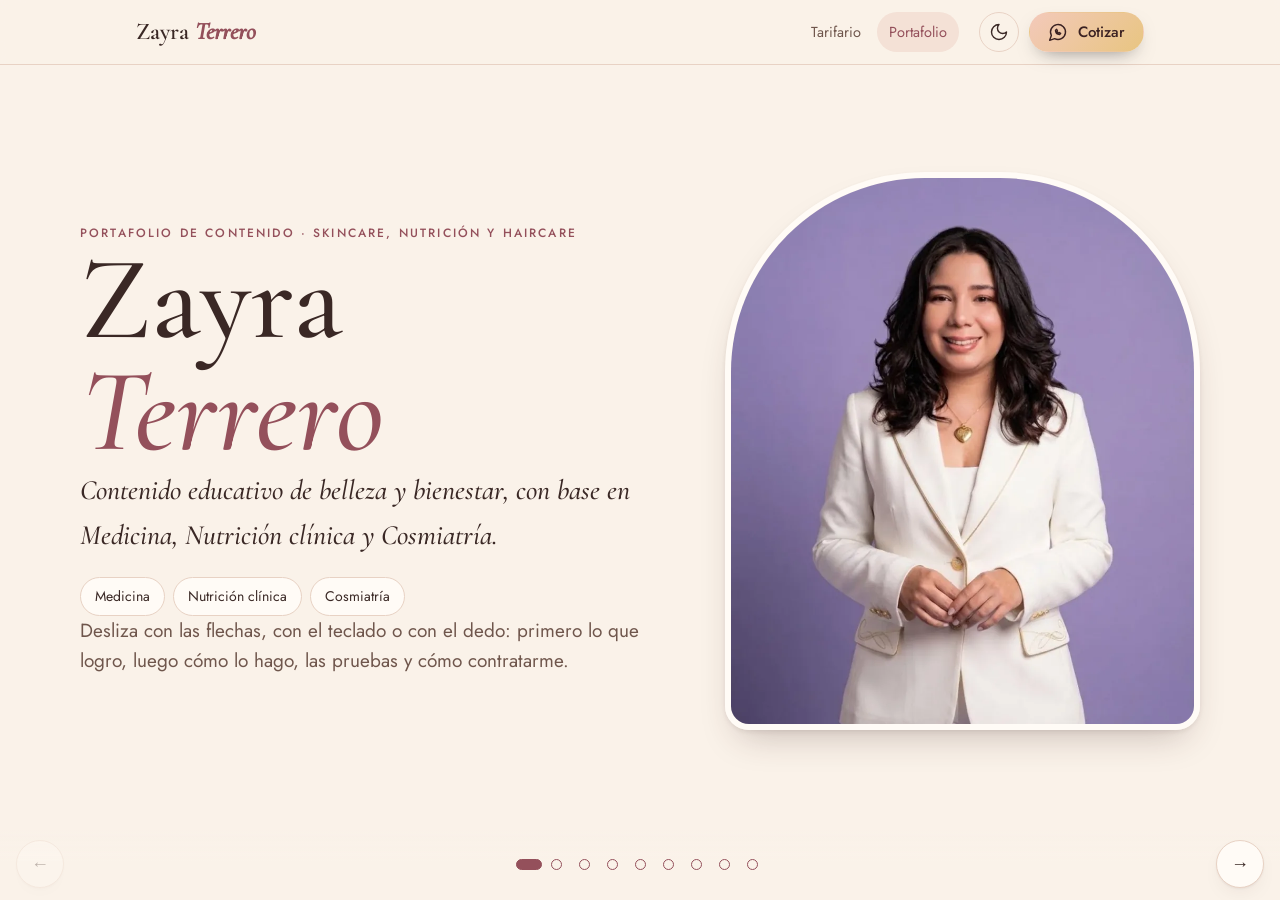
==== portafolio.html @ cabbd22b "portafolio" ====
<!doctype html>
<html lang="es"><head><meta charset="utf-8"><meta name="viewport" content="width=device-width,initial-scale=1,viewport-fit=cover">
<title>Portafolio · Zayra Terrero</title>
<meta name="description" content="Portafolio de Zayra Terrero: resultados en Instagram, audiencia y videos de skincare, nutrición y haircare con criterio clínico.">
<meta name="theme-color" content="#3A2122">
<meta property="og:type" content="website"><meta property="og:locale" content="es_DO"><meta property="og:site_name" content="Zayra Terrero"><meta property="og:title" content="Portafolio · Zayra Terrero"><meta property="og:description" content="Resultados reales, audiencia y videos de skincare, nutrición y haircare con criterio clínico.">
<meta property="og:url" content="https://zayravttavarez-cpu.github.io/tarifario-influencer/portafolio.html">
<meta property="og:image" content="https://zayravttavarez-cpu.github.io/tarifario-influencer/img/og-zayra.jpg"><meta property="og:image:width" content="1200"><meta property="og:image:height" content="630">
<meta name="twitter:card" content="summary_large_image">
<link rel="canonical" href="https://zayravttavarez-cpu.github.io/tarifario-influencer/portafolio.html">
<meta http-equiv="Content-Security-Policy" content="default-src 'self'; script-src 'self'; style-src 'self'; img-src 'self' data:; media-src 'self'; font-src 'self'; object-src 'none'; base-uri 'self'; form-action 'none'">
<meta name="referrer" content="strict-origin-when-cross-origin">
<link rel="icon" href="data:image/svg+xml,%3Csvg xmlns='http://www.w3.org/2000/svg' viewBox='0 0 64 64'%3E%3Ccircle cx='32' cy='32' r='32' fill='%2394505B'/%3E%3Ctext x='32' y='43' font-family='Georgia,serif' font-size='34' font-style='italic' text-anchor='middle' fill='%23FBF1E6'%3EZ%3C/text%3E%3C/svg%3E">
<link rel="preload" href="fonts/cormorant-garamond-600-normal.woff2" as="font" type="font/woff2" crossorigin>
<link rel="preload" href="fonts/jost-400-normal.woff2" as="font" type="font/woff2" crossorigin>
<script src="theme-init.js"></script>
<link rel="stylesheet" href="styles.css"><link rel="stylesheet" href="portafolio.css"></head>
<body class="deck">
<svg class="sprite" width="0" height="0" aria-hidden="true" focusable="false"><defs>
<symbol id="i-wa" viewBox="0 0 24 24"><path d="M7.9 20A9 9 0 104 16.1L2 22z"/><path d="M9 10c0 3 2 5 5 5l1.2-1.4-2-1-.8.7a3 3 0 01-1.7-1.7l.7-.8-1-2z"/></symbol>
<symbol id="i-moon" viewBox="0 0 24 24"><path d="M12 3a6 6 0 009 9 9 9 0 11-9-9z"/></symbol>
<symbol id="i-sun" viewBox="0 0 24 24"><circle cx="12" cy="12" r="4"/><path d="M12 2v2M12 20v2M4.93 4.93l1.41 1.41M17.66 17.66l1.41 1.41M2 12h2M20 12h2M6.34 17.66l-1.41 1.41M19.07 4.93l-1.41 1.41"/></symbol>
<symbol id="i-menu" viewBox="0 0 24 24"><path d="M4 6h16M4 12h16M4 18h16"/></symbol>
<symbol id="i-close" viewBox="0 0 24 24"><path d="M18 6 6 18M6 6l12 12"/></symbol>
<symbol id="i-copy" viewBox="0 0 24 24"><rect x="9" y="9" width="13" height="13" rx="2"/><path d="M5 15H4a2 2 0 01-2-2V4a2 2 0 012-2h9a2 2 0 012 2v1"/></symbol>
</defs></svg>
<a class="skip" href="#main">Saltar al contenido</a>

<nav class="nav" aria-label="Principal"><div class="wrap nav-in">
<a class="brand" href="index.html">Zayra <em>Terrero</em></a>
<div class="links" id="links"><a href="index.html">Tarifario</a><a href="portafolio.html" aria-current="page">Portafolio</a></div>
<div class="nav-act"><button class="theme" type="button" aria-label="Cambiar entre modo claro y oscuro"><svg class="ico t-moon" aria-hidden="true"><use href="#i-moon"/></svg><svg class="ico t-sun" aria-hidden="true"><use href="#i-sun"/></svg></button><a class="btn btn-sm" href="https://wa.me/18298492470?text=Hola%20Zayra%2C%20quiero%20cotizar%20contenido%20para%20mi%20marca." target="_blank" rel="noopener"><svg class="ico" aria-hidden="true"><use href="#i-wa"/></svg><span>Cotizar</span></a><button class="burger" type="button" aria-label="Abrir menú" aria-expanded="false" aria-controls="links"><svg class="ico b-open" aria-hidden="true"><use href="#i-menu"/></svg><svg class="ico b-close" aria-hidden="true"><use href="#i-close"/></svg></button></div>
</div></nav>

<main class="stage" id="main"><div class="track" id="track">

<section class="slide" data-name="inicio" aria-label="Inicio"><div class="wrap cover">
  <div>
    <p class="kicker">Portafolio de contenido · Skincare, Nutrición y Haircare</p>
    <h1 class="name">Zayra <em>Terrero</em></h1>
    <p class="role">Contenido educativo de belleza y bienestar, con base en Medicina, Nutrición clínica y Cosmiatría.</p>
    <div class="chips"><span class="chip">Medicina</span><span class="chip">Nutrición clínica</span><span class="chip">Cosmiatría</span></div>
    <p class="lead">Desliza con las flechas, con el teclado o con el dedo: primero lo que logro, luego cómo lo hago, las pruebas y cómo contratarme.</p>
  </div>
  <picture><source srcset="img/zayra-retrato.webp" type="image/webp"><img class="cover-img" src="img/zayra-retrato.jpg" width="880" height="1183" alt="Retrato de Zayra Terrero con blazer blanco sobre fondo lila"></picture>
</div></section>

<section class="slide" data-name="logros" aria-label="Lo que logro"><div class="wrap">
  <p class="kicker">Lo que logro</p>
  <h2>Un alcance que llega a <em>gente nueva</em></h2>
  <div class="metrics" id="metrics">
    <div class="metric"><div class="odo" data-v="365K"></div><p class="lab">visualizaciones de todo el contenido</p></div>
    <div class="metric"><div class="odo" data-v="323K"></div><p class="lab">de esas visualizaciones vienen de Reels</p></div>
    <div class="metric"><div class="odo" data-v="90.7%"></div><p class="lab">de las vistas son de personas que aún no me seguían</p></div>
    <div class="metric"><div class="odo" data-stat="followers" data-v="7,378"></div><p class="lab">seguidores en Instagram</p></div>
    <div class="metric"><div class="odo" data-v="+3,047"></div><p class="lab">seguidores netos en 30 días</p></div>
    <div class="metric"><div class="odo" data-v="148,289"></div><p class="lab">espectadores únicos</p></div>
  </div>
  <p class="note">Fuente: estadísticas de Instagram (Insights), últimos 30 días, del 11 de octubre al 9 de noviembre de 2026. Mis series educativas generan cientos de compartidos por video.</p>
</div></section>

<section class="slide" data-name="audiencia" aria-label="Audiencia"><div class="wrap">
  <p class="kicker">Lo que logro · Quién me ve</p>
  <h2>Una audiencia adulta que <em>busca respuestas</em></h2>
  <div class="split">
    <div><h3>Edad: 89% entre 25 y 54 años</h3><div class="bars" id="age"></div></div>
    <div><h3>Género</h3><div class="bars" id="geo"></div>
    <p class="note">Porcentajes de las estadísticas de Instagram del mismo período (11 de octubre al 9 de noviembre de 2026).</p></div>
  </div>
</div></section>

<section class="slide" data-name="metodo" aria-label="Cómo lo hago"><div class="wrap">
  <p class="kicker">Cómo lo hago</p>
  <h2>Explico el <em>porqué</em> antes de recomendar</h2>
  <div class="method">
    <div class="mstep"><h3>Educo con criterio clínico</h3><p>Hablo de ingredientes y de lo que hacen en la piel y el cabello: ácido salicílico, vitamina C, SPF, colágeno.</p></div>
    <div class="mstep"><h3>Pruebo y muestro el producto</h3><p>Muestro los frascos, el proceso y el resultado final, con el tiempo real que toma.</p></div>
    <div class="mstep"><h3>Soy honesta con cada caso</h3><p>No todo sirve para todas las personas. Digo para quién funciona y para quién no.</p><p class="quote">“Cada cabello es un mundo.”</p></div>
  </div>
</div></section>

<section class="slide" data-name="skincare" aria-label="Pruebas: Skincare"><div class="wrap">
  <p class="kicker">Pruebas · Skincare</p>
  <h2>Piel, acné y <em>tratamientos</em></h2>
  <div class="niche" id="f-skincare"></div>
</div></section>

<section class="slide" data-name="nutricion" aria-label="Pruebas: Nutrición"><div class="wrap">
  <p class="kicker">Pruebas · Nutrición</p>
  <h2>Salud <em>desde adentro</em></h2>
  <div class="niche" id="f-nutricion"></div>
</div></section>

<section class="slide" data-name="haircare" aria-label="Pruebas: Haircare"><div class="wrap">
  <p class="kicker">Pruebas · Haircare</p>
  <h2>Cabello sano, <em>paso a paso</em></h2>
  <div class="niche" id="f-haircare"></div>
</div></section>

<section class="slide" data-name="capturas" aria-label="Pruebas: capturas"><div class="wrap">
  <p class="kicker">Pruebas · Capturas reales</p>
  <h2>Los números, <em>tal como salen de Instagram</em></h2>
  <p class="lead">Capturas de la app, del 11 de octubre al 9 de noviembre. Toca una para verla en grande.</p>
  <div class="shots" id="shots"></div>
</div></section>

<section class="slide" data-name="contacto" aria-label="Cómo contratarme"><div class="wrap hire">
  <div>
    <p class="kicker">Cómo contratarme</p>
    <h2>Hablemos de tu <em>marca</em></h2>
    <p class="lead">Escríbeme por WhatsApp, Instagram o correo y cuéntame qué producto o servicio quieres dar a conocer. Te respondo con una propuesta de contenido.</p>
    <div class="actions"><a class="btn" href="https://wa.me/18298492470?text=Hola%20Zayra%2C%20quiero%20cotizar%20contenido%20para%20mi%20marca." target="_blank" rel="noopener"><svg class="ico" aria-hidden="true"><use href="#i-wa"/></svg><span>Escríbeme por WhatsApp</span></a><a class="btn btn-line" href="index.html#tarifas"><span>Ver tarifas</span></a></div>
  </div>
  <div class="hire-card">
    <p class="lab2">Instagram</p>
    <div class="row"><span class="val">@zayraterrero</span><button class="mini" data-copy="@zayraterrero" type="button">Copiar</button><a class="mini" href="https://www.instagram.com/zayraterrero/" target="_blank" rel="noopener">Abrir perfil</a></div>
    <div class="row"><span class="val">@Skin_carebyzay</span><button class="mini" data-copy="@Skin_carebyzay" type="button">Copiar</button><a class="mini" href="https://www.instagram.com/Skin_carebyzay/" target="_blank" rel="noopener">Abrir perfil</a></div>
    <p class="lab2 gap">Correo</p>
    <div class="row"><span class="val">Zayravttavarez@gmail.com</span><button class="mini" data-copy="Zayravttavarez@gmail.com" type="button">Copiar</button><a class="mini" href="mailto:Zayravttavarez@gmail.com">Escribir</a></div>
    <p class="lab2 gap">WhatsApp</p>
    <div class="row"><span class="val">829-849-2470</span><button class="mini" data-copy="829-849-2470" type="button">Copiar</button></div>
    <p class="note" id="copied" aria-live="polite">&nbsp;</p>
  </div>
</div></section>

</div></main>

<nav class="bottom" aria-label="Navegación del portafolio">
  <button class="arrow" id="prev" type="button" aria-label="Anterior">←</button>
  <div class="dots" id="dots"></div>
  <button class="arrow" id="next" type="button" aria-label="Siguiente">→</button>
</nav>

<div class="modal" id="modal" role="dialog" aria-modal="true" aria-label="Vista ampliada" hidden><button class="close" id="close" type="button" aria-label="Cerrar">×</button><div class="mbody" id="mbody"></div></div>

<script src="script.js" defer></script>
<script src="portafolio.js" defer></script>
</body></html>
---- styles.css ----
@font-face{font-family:'Cormorant Garamond';font-weight:500;font-style:normal;font-display:swap;src:url('fonts/cormorant-garamond-500-normal.woff2') format('woff2')}
@font-face{font-family:'Cormorant Garamond';font-weight:600;font-style:normal;font-display:swap;src:url('fonts/cormorant-garamond-600-normal.woff2') format('woff2')}
@font-face{font-family:'Cormorant Garamond';font-weight:500;font-style:italic;font-display:swap;src:url('fonts/cormorant-garamond-500-italic.woff2') format('woff2')}
@font-face{font-family:'Jost';font-weight:400;font-style:normal;font-display:swap;src:url('fonts/jost-400-normal.woff2') format('woff2')}
@font-face{font-family:'Jost';font-weight:500;font-style:normal;font-display:swap;src:url('fonts/jost-500-normal.woff2') format('woff2')}
:root{--bg:#FAF2E9;--surface:#FFFBF6;--ink:#3A2825;--muted:#6F564C;--accent:#94505B;--deep:#3F2425;--soft:#F4E1D6;--line:#E8D2C4;--gold:#7A5A15;--gold-bg:#F5E6C4;--on-deep:#FBF1E6;--shadow:0 1px 2px rgba(63,36,37,.06),0 8px 24px -12px rgba(63,36,37,.18);--shadow-up:0 2px 4px rgba(63,36,37,.08),0 18px 36px -14px rgba(63,36,37,.28);--nav-h:64px;--ease:cubic-bezier(.22,.8,.3,1)}
@media (prefers-color-scheme: dark){:root:not([data-theme="light"]){--bg:#1B1211;--surface:#271917;--ink:#F6E9DE;--muted:#C4A99C;--accent:#E3A79F;--deep:#120A0A;--soft:#3A2522;--line:#4A322D;--gold:#E3C27A;--gold-bg:#3B2E15;--on-deep:#FBF1E6;--shadow:0 1px 2px rgba(0,0,0,.3),0 8px 24px -12px rgba(0,0,0,.5);--shadow-up:0 2px 4px rgba(0,0,0,.4),0 18px 36px -14px rgba(0,0,0,.65);color-scheme:dark}}
:root[data-theme="dark"]{--bg:#1B1211;--surface:#271917;--ink:#F6E9DE;--muted:#C4A99C;--accent:#E3A79F;--deep:#120A0A;--soft:#3A2522;--line:#4A322D;--gold:#E3C27A;--gold-bg:#3B2E15;--on-deep:#FBF1E6;--shadow:0 1px 2px rgba(0,0,0,.3),0 8px 24px -12px rgba(0,0,0,.5);--shadow-up:0 2px 4px rgba(0,0,0,.4),0 18px 36px -14px rgba(0,0,0,.65);color-scheme:dark}
*{box-sizing:border-box}
html{scroll-behavior:smooth;scroll-padding-top:calc(var(--nav-h) + 12px)}
body{background:var(--bg);color:var(--ink);font-family:'Jost',system-ui,sans-serif;font-size:16px;line-height:1.6;margin:0;-webkit-print-color-adjust:exact;print-color-adjust:exact}
.wrap{max-width:1040px;margin:0 auto;padding-left:max(16px,env(safe-area-inset-left,0px));padding-right:max(16px,env(safe-area-inset-right,0px))}
h1,h2,h3,h4{font-family:'Cormorant Garamond',Georgia,serif;font-weight:600;margin:0;text-wrap:balance;line-height:1.1}
a{color:inherit}
:focus-visible{outline:2px solid var(--accent);outline-offset:3px;border-radius:6px}
.eyebrow{font-size:12px;letter-spacing:.18em;text-transform:uppercase;color:var(--accent);font-weight:500}
.ico{width:20px;height:20px;flex:none;fill:none;stroke:currentColor;stroke-width:1.7;stroke-linecap:round;stroke-linejoin:round}
.sprite{position:absolute}
.skip{position:absolute;left:-999px;top:8px;background:var(--surface);color:var(--ink);padding:8px 14px;border-radius:8px;z-index:100}
.skip:focus{left:8px}

/* Botones */
.btn{display:inline-flex;align-items:center;justify-content:center;gap:10px;min-height:48px;padding:0 24px;border-radius:999px;background:linear-gradient(135deg,#F3C9BA,#E8C581);color:#3A2122;font-weight:500;font-size:16px;text-decoration:none;border:1px solid transparent;cursor:pointer;font-family:inherit;box-shadow:0 8px 20px -10px rgba(0,0,0,.5);transition:transform .2s var(--ease),box-shadow .2s var(--ease),filter .2s}
.btn:hover{transform:translateY(-2px);filter:brightness(1.04);box-shadow:0 12px 24px -10px rgba(0,0,0,.55)}
.btn:active{transform:translateY(0)}
.btn-sm{min-height:40px;padding:0 18px;font-size:15px}
.btn-ghost{background:transparent;color:#FBF1E6;border-color:#C99690;box-shadow:none}
.btn-ghost:hover{background:rgba(255,255,255,.08);filter:none;box-shadow:none}
.btn-line{background:transparent;color:var(--accent);border-color:var(--accent);box-shadow:none;margin-top:24px}
.btn-line:hover{background:var(--accent);color:var(--surface);filter:none;box-shadow:none}
.btn-line+.btn-line{margin-left:12px}
.cta{display:flex;gap:12px;flex-wrap:wrap}

/* Navegación */
.nav{position:sticky;top:0;z-index:50;background:color-mix(in srgb,var(--bg) 88%,transparent);-webkit-backdrop-filter:saturate(1.4) blur(12px);backdrop-filter:saturate(1.4) blur(12px);border-bottom:1px solid var(--line)}
.nav-in{display:flex;align-items:center;gap:20px;height:var(--nav-h)}
.brand{font-family:'Cormorant Garamond',serif;font-size:24px;font-weight:600;text-decoration:none;white-space:nowrap}
.brand em{font-style:italic;color:var(--accent)}
.links{display:flex;gap:4px;margin-left:auto}
.links a{padding:8px 12px;border-radius:999px;font-size:14.5px;text-decoration:none;color:var(--muted);transition:color .2s,background .2s}
.links a:hover{color:var(--ink);background:var(--soft)}
.nav-act{display:flex;align-items:center;gap:10px}
.theme,.burger{width:40px;height:40px;border-radius:50%;border:1px solid var(--line);background:transparent;color:var(--ink);display:grid;place-items:center;cursor:pointer;transition:background .2s}
.theme:hover,.burger:hover{background:var(--soft)}
.burger{display:none}
.b-close{display:none}
.nav.open .b-open{display:none}
.nav.open .b-close{display:block}
.totop{position:fixed;right:max(16px,env(safe-area-inset-right,0px));bottom:max(16px,env(safe-area-inset-bottom,0px));z-index:40;width:48px;height:48px;border-radius:50%;display:grid;place-items:center;background:var(--accent);color:var(--surface);box-shadow:var(--shadow-up);opacity:0;visibility:hidden;transform:translateY(8px);transition:opacity .25s var(--ease),transform .25s var(--ease),visibility .25s}
.totop.show{opacity:1;visibility:visible;transform:none}
.totop:hover{filter:brightness(1.1)}
.t-sun{display:none}
:root[data-theme="dark"] .t-moon{display:none}
:root[data-theme="dark"] .t-sun{display:block}
@media (prefers-color-scheme: dark){:root:not([data-theme="light"]) .t-moon{display:none}:root:not([data-theme="light"]) .t-sun{display:block}}

/* Hero */
.hero{background:radial-gradient(60% 80% at 82% 60%,rgba(232,197,129,.22),transparent 70%),linear-gradient(105deg,#37201F 0%,#4B2B2D 48%,#7A514E 78%,#4A2C2E 100%);color:#FBF1E6;overflow:hidden}
.hero .wrap{display:grid;grid-template-columns:1.1fr .9fr;gap:40px;align-items:end;padding-block:64px 0}
.hero .eyebrow{color:#EFC7B8}
.hero h1{font-size:clamp(50px,8vw,92px);margin:14px 0 18px;font-weight:500}
.hero h1 em{font-style:italic;background:linear-gradient(90deg,#F3C9BA,#E8C581);-webkit-background-clip:text;background-clip:text;color:transparent}
.hero p.lead{font-size:19px;max-width:32ch;color:#F3E1D3;margin:0 0 24px}
.handles{display:flex;gap:10px;flex-wrap:wrap;margin:0 0 28px;padding:0;list-style:none}
.handles li{border:1px solid #C99690;border-radius:999px;padding:6px 16px;font-size:14px;color:#FBF1E6}
.vig{display:flex;align-items:center;gap:8px;margin:0;font-size:14px;color:var(--muted)}
.vig .ico{width:18px;height:18px;color:var(--accent)}
.vig b{font-weight:500;color:var(--ink)}
.hero .vig{margin:-12px 0 24px;color:#EFC7B8}
.hero .vig .ico{color:#E8C581}
.hero .vig b{color:#FBF1E6}
.hero .cta{margin-bottom:56px}
.portrait{position:relative;justify-self:end;width:100%;max-width:440px}
.portrait:before{content:"";position:absolute;inset:-14px -14px 0;border:1px solid rgba(232,197,129,.5);border-radius:240px 240px 0 0;border-bottom:0}
.portrait img{position:relative;display:block;width:100%;height:auto;border-radius:220px 220px 0 0;aspect-ratio:4/5;object-fit:cover;object-position:top;box-shadow:0 30px 60px -24px rgba(0,0,0,.6)}

/* Secciones */
section{padding-block:80px}
section.tight{padding-top:0}
section.alt{background:var(--surface);border-block:1px solid var(--line)}
.sec-head{display:grid;gap:10px;margin-bottom:32px;max-width:62ch}
.sec-head h2{font-size:clamp(34px,5vw,50px)}
.sec-head p{color:var(--muted);margin:0}

/* Cifras */
.stats{display:grid;grid-template-columns:repeat(3,1fr);gap:16px;margin-top:8px}
.stats div{background:var(--surface);border:1px solid var(--line);border-radius:18px;padding:24px 20px;box-shadow:var(--shadow)}
.stats div.hl{background:linear-gradient(135deg,var(--soft),var(--surface));border-color:var(--accent)}
.stats b{display:block;font-family:'Cormorant Garamond',serif;font-size:clamp(40px,5vw,56px);font-weight:600;color:var(--accent);line-height:1;font-variant-numeric:lining-nums tabular-nums;margin-bottom:6px}
.stats span{font-size:14px;color:var(--muted)}
.src{font-size:13px;color:var(--muted);margin-top:16px}

/* Sobre mí */
.about{display:grid;grid-template-columns:1fr 1fr;gap:56px;align-items:center}
.about-img{position:relative;max-width:440px}
.about-img:before{content:"";position:absolute;inset:18px -18px -18px 18px;border-radius:22px;background:var(--soft);z-index:0}
.about-img img{position:relative;z-index:1;width:100%;height:auto;border-radius:20px;display:block;aspect-ratio:4/5;object-fit:cover;object-position:top;box-shadow:var(--shadow-up)}
.about h2{font-size:clamp(34px,4.8vw,50px);margin:10px 0 0}
.about ul{padding:0;margin:22px 0 0;list-style:none;display:grid;gap:16px}
.about li{display:grid;grid-template-columns:40px 1fr;gap:14px;align-items:start}
.li-ico{width:40px;height:40px;padding:9px;border-radius:12px;background:var(--soft);color:var(--accent)}

/* Tarifas */
.tier{position:sticky;top:var(--nav-h);z-index:20;display:flex;align-items:center;gap:16px;flex-wrap:wrap;padding:12px 0;margin-bottom:12px;background:color-mix(in srgb,var(--surface) 92%,transparent);-webkit-backdrop-filter:blur(8px);backdrop-filter:blur(8px)}
.seg{display:inline-flex;padding:4px;border-radius:999px;background:var(--soft);border:1px solid var(--line)}
.seg button{min-height:40px;padding:0 20px;border:0;border-radius:999px;background:transparent;color:var(--muted);font:500 15px 'Jost',sans-serif;cursor:pointer;transition:background .2s,color .2s}
.seg button[aria-pressed="true"]{background:var(--accent);color:var(--surface)}
.tier-note{margin:0;font-size:14px;color:var(--muted)}
[data-tier="e"] .t-b,[data-tier="b"] .t-e{display:none}
.cards{display:grid;grid-template-columns:repeat(3,1fr);gap:16px}
.cards.c4{grid-template-columns:repeat(4,1fr)}
.card{position:relative;display:flex;flex-direction:column;gap:6px;background:var(--bg);border:1px solid var(--line);border-radius:18px;padding:22px 20px;box-shadow:var(--shadow);transition:transform .25s var(--ease),box-shadow .25s var(--ease),border-color .25s}
.card:hover{transform:translateY(-4px);box-shadow:var(--shadow-up);border-color:var(--accent)}
.card h4{font-size:24px}
.card .desc{margin:0;font-size:14px;color:var(--muted)}
.card .per{margin:0;font-size:13.5px;color:var(--muted)}
.card .save{color:var(--gold);font-weight:500}
.card .price{margin:auto 0 0;padding-top:10px;font-family:'Cormorant Garamond',serif;font-size:46px;font-weight:600;line-height:1;color:var(--ink);font-variant-numeric:lining-nums tabular-nums}
[data-tier="b"] .card .price{color:var(--gold)}
.card .price.one{margin:0;padding:0 0 6px;color:var(--accent);font-size:38px}
.card.canje .eyebrow{margin:0}
.card.canje h4{font-size:21px}
.card.featured{border-color:var(--accent);background:linear-gradient(160deg,var(--soft),var(--bg) 70%);box-shadow:var(--shadow-up)}
.badge{position:absolute;top:-12px;left:20px;background:var(--accent);color:var(--surface);font-size:12px;letter-spacing:.08em;text-transform:uppercase;font-weight:500;padding:3px 12px;border-radius:999px}
.incl{font-size:13.5px;color:var(--muted);margin:14px 0 0;max-width:72ch}
h3.sub{font-size:28px;margin:44px 0 18px}

/* Tablas (licencias, extras) */
.two{display:grid;grid-template-columns:1.2fr 1fr;gap:28px;align-items:start}
.tbl{overflow-x:auto;background:var(--surface);border:1px solid var(--line);border-radius:16px;box-shadow:var(--shadow)}
table{border-collapse:collapse;width:100%}
thead th{font-size:12px;letter-spacing:.12em;text-transform:uppercase;color:var(--muted);text-align:left;padding:14px 18px;border-bottom:1px solid var(--line);font-weight:500}
thead th.n,td.n{text-align:right}
tbody th{text-align:left;font-weight:500;padding:14px 18px;vertical-align:top}
tbody th span{display:block;font-size:13px;font-weight:400;color:var(--muted)}
td{padding:14px 18px;vertical-align:top}
tbody tr+tr>*{border-top:1px solid var(--line)}
tbody tr{transition:background .2s}
tbody tr:hover{background:var(--soft)}
td.n{font-family:'Cormorant Garamond',serif;font-size:26px;font-weight:600;color:var(--accent);font-variant-numeric:lining-nums tabular-nums;white-space:nowrap;line-height:1.2}
.callout{background:var(--gold-bg);border-radius:14px;padding:16px 20px;margin-top:18px;font-size:15px;border-left:4px solid var(--gold)}

/* Canje */
.rules{display:grid;grid-template-columns:repeat(3,1fr);gap:20px;margin-top:28px}
.rule{border-top:2px solid var(--accent);padding-top:14px}
.rule-ico{color:var(--accent);margin-bottom:6px;width:26px;height:26px}
.rule h4{margin:0 0 4px;font-size:22px}
.rule p{margin:0;font-size:14.5px;color:var(--muted)}

/* Cláusulas */
.clauses{max-width:820px;display:grid;gap:10px}
details{background:var(--surface);border:1px solid var(--line);border-radius:14px;transition:border-color .2s}
details[open]{border-color:var(--accent)}
summary{display:flex;align-items:center;gap:14px;padding:14px 18px;cursor:pointer;list-style:none;min-height:56px}
summary::-webkit-details-marker{display:none}
summary h3{font-size:22px;flex:1}
.num{width:32px;height:32px;border-radius:50%;background:var(--soft);color:var(--accent);display:grid;place-items:center;font-weight:500;font-size:14px;flex:none}
.chev{color:var(--muted);transition:transform .25s var(--ease)}
details[open] .chev{transform:rotate(180deg)}
details p{margin:0;padding:0 18px 18px 64px;font-size:15px;color:var(--muted)}
.fine{font-size:13px;color:var(--muted);max-width:70ch;margin-top:28px}

/* Pasos */
.steps{display:grid;grid-template-columns:repeat(5,1fr);gap:14px;margin:0;padding:0;list-style:none;counter-reset:s}
.steps li{counter-increment:s;position:relative;background:var(--bg);border:1px solid var(--line);border-radius:16px;padding:18px 16px;box-shadow:var(--shadow)}
.steps li:after{content:counter(s);position:absolute;top:12px;right:16px;font-family:'Cormorant Garamond',serif;font-size:44px;font-weight:600;color:var(--accent);opacity:.85;line-height:1;font-variant-numeric:lining-nums}
.step-ico{width:36px;height:36px;padding:8px;border-radius:50%;background:var(--soft);color:var(--accent);margin-bottom:10px}
.steps b{display:block}
.steps span{font-size:14px;color:var(--muted)}

/* Contacto */
.contact{background:radial-gradient(60% 90% at 85% 50%,rgba(232,197,129,.2),transparent 70%),linear-gradient(105deg,#34201F 0%,#4B2B2D 50%,#6E4845 80%,#2F1B1C 100%);color:#FBF1E6;padding-block:64px}
.contact .wrap{display:grid;grid-template-columns:1.2fr 1fr;gap:36px;align-items:center}
.contact h2{font-size:clamp(34px,5vw,52px);font-weight:500}
.contact p{margin:10px 0 24px;color:#F3E1D3}
.channels{list-style:none;margin:0;padding:0;display:grid;gap:10px}
.channels a{display:flex;align-items:center;gap:14px;padding:12px 16px;border-radius:14px;border:1px solid rgba(201,150,144,.5);text-decoration:none;font-size:16px;overflow-wrap:anywhere;transition:background .2s,border-color .2s}
.channels a:hover{background:rgba(255,255,255,.08);border-color:#E8C581}
.channels small{display:block;font-size:11px;letter-spacing:.16em;text-transform:uppercase;color:#EFC7B8}

/* Animación de entrada */
.js .reveal{opacity:0;transform:translateY(16px);transition:opacity .6s var(--ease),transform .6s var(--ease)}
.js .reveal.in{opacity:1;transform:none}

@media (max-width:900px){.cards.c4{grid-template-columns:repeat(2,1fr)}.steps{grid-template-columns:repeat(3,1fr)}}
@media (max-width:1020px){.nav-act{margin-left:auto}.burger{display:grid}.links{display:none;position:absolute;top:var(--nav-h);left:0;right:0;flex-direction:column;gap:2px;margin:0;padding:8px max(16px,env(safe-area-inset-left,0px)) 14px;background:var(--bg);border-bottom:1px solid var(--line);box-shadow:var(--shadow-up)}.nav.open .links{display:flex}.links a{padding:14px 12px;font-size:17px;color:var(--ink)}}
@media (max-width:820px){.hero .wrap,.about,.two,.contact .wrap{grid-template-columns:1fr}.portrait{justify-self:center;max-width:320px}.about-img{margin:0 18px 0 0}.stats{grid-template-columns:repeat(2,1fr)}.cards{grid-template-columns:repeat(2,1fr)}.rules{grid-template-columns:1fr}section{padding-block:56px}.hero .cta{margin-bottom:40px}}
@media (max-width:520px){.btn-line+.btn-line{margin-left:0;margin-top:12px}.cards,.cards.c4,.steps,.stats{grid-template-columns:1fr}.brand{font-size:21px}.btn{width:100%}.btn-sm{width:auto}.cta{flex-direction:column}details p{padding-left:18px}}
@media (prefers-reduced-motion: reduce){html{scroll-behavior:auto}*,*:before,*:after{transition:none!important;animation:none!important}.js .reveal{opacity:1;transform:none}}
@media print{.totop,.burger,.nav,.theme,.cta,.btn,.skip,.tier .seg{display:none!important}.js .reveal{opacity:1!important;transform:none!important}.hero .wrap{padding-top:36px}.hero .cta{margin:0}section{padding-block:36px;break-inside:auto}.card,.callout,.steps li,.rule,details,.tbl{break-inside:avoid;box-shadow:none}.tier{position:static}h2,h3{break-after:avoid}.card:hover{transform:none}[data-tier] .t-b,[data-tier] .t-e{display:inline}.t-e+.t-b:before{content:" · "}.card .price .t-e+.t-b{margin-left:.3em}.channels a{border-color:#C99690}}
---- portafolio.css ----
/* Portafolio: diapositivas a pantalla completa. Usa los colores y tipografías de styles.css. */
body.deck{height:100dvh;overflow:hidden;display:flex;flex-direction:column}
.links a[aria-current="page"]{color:var(--accent);background:var(--soft)}
.stage{position:relative;flex:1;min-height:0;overflow:hidden}
.track{display:flex;height:100%;transition:transform .55s cubic-bezier(.65,0,.25,1)}
.slide{flex:0 0 100%;height:100%;overflow-y:auto;overflow-x:hidden;display:flex;flex-direction:column;
  padding-block:32px max(96px,calc(env(safe-area-inset-bottom,0px) + 88px));
  padding-inline:max(20px,env(safe-area-inset-left,0px)) max(20px,env(safe-area-inset-right,0px))}
.slide>.wrap{width:100%;max-width:1120px;margin:auto;padding-inline:0}
.kicker{font-size:12px;letter-spacing:.18em;text-transform:uppercase;color:var(--accent);font-weight:500;margin:0 0 10px}
.slide h2{font-size:clamp(32px,4.6vw,56px)}
.slide h2 em{font-style:italic;font-weight:500;color:var(--accent)}
.slide h3{font-size:24px;margin-bottom:14px}
.slide p{margin:0}
.lead{font-size:clamp(16px,1.6vw,19px);color:var(--muted);max-width:60ch;margin-top:14px}
.note{font-size:13px;color:var(--muted);margin-top:22px}
.gap{margin-top:22px}

/* Portada */
.cover{display:grid;grid-template-columns:1.1fr .9fr;gap:clamp(20px,5vw,64px);align-items:center}
.name{font-size:clamp(54px,9.5vw,118px);font-weight:500;line-height:.95}
.name em{font-style:italic;color:var(--accent)}
.role{font-family:'Cormorant Garamond',Georgia,serif;font-style:italic;font-size:clamp(20px,2.4vw,28px);margin-top:14px}
.chips{display:flex;flex-wrap:wrap;gap:8px;margin-top:20px}
.chip{border:1px solid var(--line);border-radius:999px;padding:7px 14px;font-size:14px;background:var(--surface)}
.cover-img{display:block;justify-self:center;height:62vh;max-height:560px;aspect-ratio:4/5;max-width:100%;object-fit:cover;object-position:top;border-radius:200px 200px 24px 24px;border:6px solid var(--surface);box-shadow:var(--shadow-up)}

/* Cifras */
.metrics{display:grid;grid-template-columns:repeat(3,1fr);gap:clamp(14px,2.2vw,28px);margin-top:28px}
.metric{border-top:2px solid var(--gold);padding-top:14px}
.metric .lab{font-size:14px;color:var(--muted);margin-top:6px;max-width:26ch}
.odo{display:inline-flex;align-items:flex-start;font-family:'Cormorant Garamond',Georgia,serif;font-weight:600;font-size:clamp(44px,6.4vw,80px);line-height:1;height:1em;overflow:hidden;font-variant-numeric:lining-nums tabular-nums;color:var(--ink)}
.odo .col{display:block;height:1em;overflow:hidden}
.odo .strip{display:flex;flex-direction:column;transition:transform 1.6s cubic-bezier(.2,.8,.2,1)}
.odo .strip span,.odo .sym{display:block;height:1em;line-height:1}
.odo .sym{color:var(--accent)}

/* Audiencia */
.split{display:grid;grid-template-columns:1fr 1fr;gap:clamp(20px,4vw,56px);margin-top:28px}
.bars{display:grid;gap:12px}
.bar{display:grid;grid-template-columns:110px 1fr 56px;gap:10px;align-items:center;font-size:15px}
.bar i{display:block;height:12px;border-radius:6px;background:var(--soft);overflow:hidden}
.bar b{display:block;height:100%;width:0;background:linear-gradient(90deg,var(--accent),var(--gold));transition:width 1.2s ease .2s}
.bar span:last-child{text-align:right;font-variant-numeric:tabular-nums;font-weight:500}

/* Método */
.method{display:grid;grid-template-columns:repeat(3,1fr);gap:clamp(14px,2vw,26px);margin-top:28px}
.mstep{background:var(--surface);border-radius:22px;padding:26px 24px;border:1px solid var(--line);box-shadow:var(--shadow)}
.mstep h3{font-size:26px;margin-bottom:10px;color:var(--accent)}
.mstep p{color:var(--muted);font-size:15.5px}
.quote{font-family:'Cormorant Garamond',Georgia,serif;font-style:italic;font-size:21px;color:var(--ink)!important;margin-top:14px!important;border-left:3px solid var(--gold);padding-left:12px}

/* Videos */
.niche{display:grid;grid-template-columns:minmax(0,.9fr) minmax(0,1.1fr);gap:clamp(18px,3.5vw,48px);align-items:center;margin-top:22px}
.feature{position:relative;display:block;width:100%;max-width:340px;justify-self:center;aspect-ratio:9/16;max-height:62vh;border:0;padding:0;border-radius:28px;overflow:hidden;cursor:pointer;background:var(--soft);box-shadow:var(--shadow-up);transition:transform .25s var(--ease)}
.feature:hover{transform:translateY(-3px)}
.feature img,.thumb img{width:100%;height:100%;object-fit:cover;display:block}
.play{position:absolute;inset:auto auto 14px 14px;display:flex;align-items:center;gap:8px;background:rgba(255,251,246,.94);color:#3A2122;border-radius:999px;padding:8px 14px 8px 10px;font:500 13px 'Jost',sans-serif}
.play svg{width:18px;height:18px}
.pill{display:inline-block;font-size:11px;letter-spacing:.14em;text-transform:uppercase;font-weight:500;color:#3A2122;background:linear-gradient(135deg,#F3C9BA,#E8C581);border-radius:999px;padding:5px 12px;margin-bottom:12px}
.ftitle{font-size:clamp(26px,2.8vw,36px)}
.fdesc{color:var(--muted);margin-top:10px;max-width:46ch}
.thumbs{display:flex;gap:12px;margin-top:20px;flex-wrap:wrap}
.thumb{position:relative;width:104px;aspect-ratio:9/16;border:0;padding:0;border-radius:16px;overflow:hidden;cursor:pointer;background:var(--soft);flex:none;transition:transform .25s var(--ease)}
.thumb:hover{transform:translateY(-3px)}
.thumb span{position:absolute;left:0;right:0;bottom:0;padding:18px 7px 7px;font-size:11.5px;line-height:1.25;color:#fff;background:linear-gradient(transparent,rgba(30,10,16,.88));text-align:left}
.empty{margin-top:20px;font-size:15px;color:var(--muted);border:1px dashed var(--line);border-radius:14px;padding:12px 16px;max-width:46ch}
.empty a{color:var(--accent);font-weight:500}

/* Capturas */
.shots{display:flex;justify-content:center;align-items:flex-start;gap:clamp(12px,1.8vw,24px);margin-top:28px}
.shot{flex:1 1 0;min-width:0;max-width:210px;background:none;border:0;padding:0;cursor:zoom-in;color:var(--ink);font:inherit;text-align:center}
.shot:nth-child(even){margin-top:24px}
.phone{display:block;padding:6px;border-radius:28px;background:linear-gradient(160deg,#34343b,#0c0c10);box-shadow:var(--shadow-up);transition:transform .3s var(--ease),box-shadow .3s var(--ease)}
.phone img{display:block;width:100%;height:auto;aspect-ratio:9/18.4;object-fit:cover;object-position:top;border-radius:22px;background:#0b0c10}
.shot:hover .phone{transform:translateY(-6px)}
.cap{display:block;font-size:13px;line-height:1.35;color:var(--muted);padding:12px 4px 0}

/* Contacto */
.hire{display:grid;grid-template-columns:1fr 1fr;gap:clamp(20px,4vw,56px);align-items:center}
.actions{display:flex;gap:12px;flex-wrap:wrap;margin-top:26px}
.actions .btn-line{margin-top:0}
.hire-card{background:var(--surface);border:1px solid var(--line);border-radius:24px;padding:26px;box-shadow:var(--shadow)}
.row{display:flex;gap:10px;align-items:center;flex-wrap:wrap;margin-top:10px}
.val{font-weight:500;font-size:18px;overflow-wrap:anywhere;user-select:all}
.mini{font:500 13px 'Jost',sans-serif;border:1.5px solid var(--accent);color:var(--accent);background:transparent;border-radius:999px;min-height:36px;padding:0 14px;cursor:pointer;text-decoration:none;display:inline-flex;align-items:center;transition:background .2s,color .2s}
.mini:hover{background:var(--accent);color:var(--surface)}
.lab2{font-size:12px;letter-spacing:.14em;text-transform:uppercase;color:var(--muted)}

/* Controles */
.bottom{position:fixed;left:0;right:0;bottom:0;z-index:20;display:flex;justify-content:space-between;align-items:center;gap:10px;
  padding-top:10px;padding-bottom:calc(env(safe-area-inset-bottom,0px) + 12px);padding-left:max(16px,env(safe-area-inset-left,0px));padding-right:max(16px,env(safe-area-inset-right,0px));
  background:linear-gradient(transparent,var(--bg) 45%);pointer-events:none}
.bottom>*{pointer-events:auto}
.dots{display:flex;gap:4px;flex-wrap:wrap;justify-content:center}
.dot{width:24px;height:24px;border:0;background:transparent;padding:0;cursor:pointer;display:grid;place-items:center}
.dot:before{content:"";width:9px;height:9px;border-radius:50%;border:1.5px solid var(--accent);transition:width .25s var(--ease),background .25s}
.dot[aria-current="true"]:before{background:var(--accent);width:24px;border-radius:6px}
.arrow{width:48px;height:48px;border-radius:50%;border:1.5px solid var(--line);background:var(--surface);color:var(--ink);font-size:18px;cursor:pointer;flex:none;box-shadow:var(--shadow);transition:background .2s}
.arrow:hover:not([disabled]){background:var(--soft)}
.arrow[disabled]{opacity:.3;cursor:default}

/* Ventana ampliada */
.modal{position:fixed;inset:0;z-index:60;background:rgba(18,10,10,.9);display:flex;align-items:center;justify-content:center;
  padding-top:calc(env(safe-area-inset-top,0px) + 16px);padding-bottom:calc(env(safe-area-inset-bottom,0px) + 16px);padding-left:max(16px,env(safe-area-inset-left,0px));padding-right:max(16px,env(safe-area-inset-right,0px))}
.modal[hidden]{display:none}
.mbody{display:contents}
.modal video,.modal img{max-width:100%;max-height:100%;border-radius:14px;background:#000}
.modal video{height:100%;aspect-ratio:9/16;max-width:min(100%,480px)}
.mshot{display:flex;align-items:center;justify-content:center;gap:clamp(8px,2vw,24px);max-height:100%;max-width:100%}
.mshot figure{margin:0;display:flex;flex-direction:column;align-items:center;gap:12px;min-width:0}
.mshot img{width:auto;max-width:100%;max-height:calc(100dvh - 120px);border:6px solid #2a2a30;border-radius:28px;object-fit:contain}
.mshot figcaption{color:#F3E1D3;font-size:14px;text-align:center;max-width:46ch}
.mnav{flex:none;width:48px;height:48px;border-radius:50%;border:1.5px solid rgba(251,241,230,.4);background:rgba(251,241,230,.1);color:#FBF1E6;font-size:28px;line-height:1;cursor:pointer;transition:background .2s}
.mnav:hover{background:rgba(251,241,230,.24)}
.close{position:absolute;top:calc(env(safe-area-inset-top,0px) + 12px);right:max(14px,env(safe-area-inset-right,0px));width:48px;height:48px;border-radius:50%;border:0;background:#FBF1E6;color:#3A2122;font-size:24px;cursor:pointer;z-index:2}

@media (max-width:820px){
  .cover,.niche,.split,.hire{grid-template-columns:1fr}
  .metrics{grid-template-columns:1fr 1fr}
  .method{grid-template-columns:1fr}
  .shots{display:grid;grid-template-columns:1fr 1fr;gap:18px}
  .shot{max-width:none}.shot:nth-child(even){margin-top:0}
  .cover-img{height:34vh;aspect-ratio:1/1;border-radius:120px 120px 20px 20px}
  .feature{max-height:46vh}
  .bar{grid-template-columns:92px 1fr 50px}
  .slide{padding-block:24px max(96px,calc(env(safe-area-inset-bottom,0px) + 88px))}
}
@media (max-width:520px){.actions .btn{width:100%}}
@media (prefers-reduced-motion:reduce){.track,.odo .strip,.bar b{transition:none}}
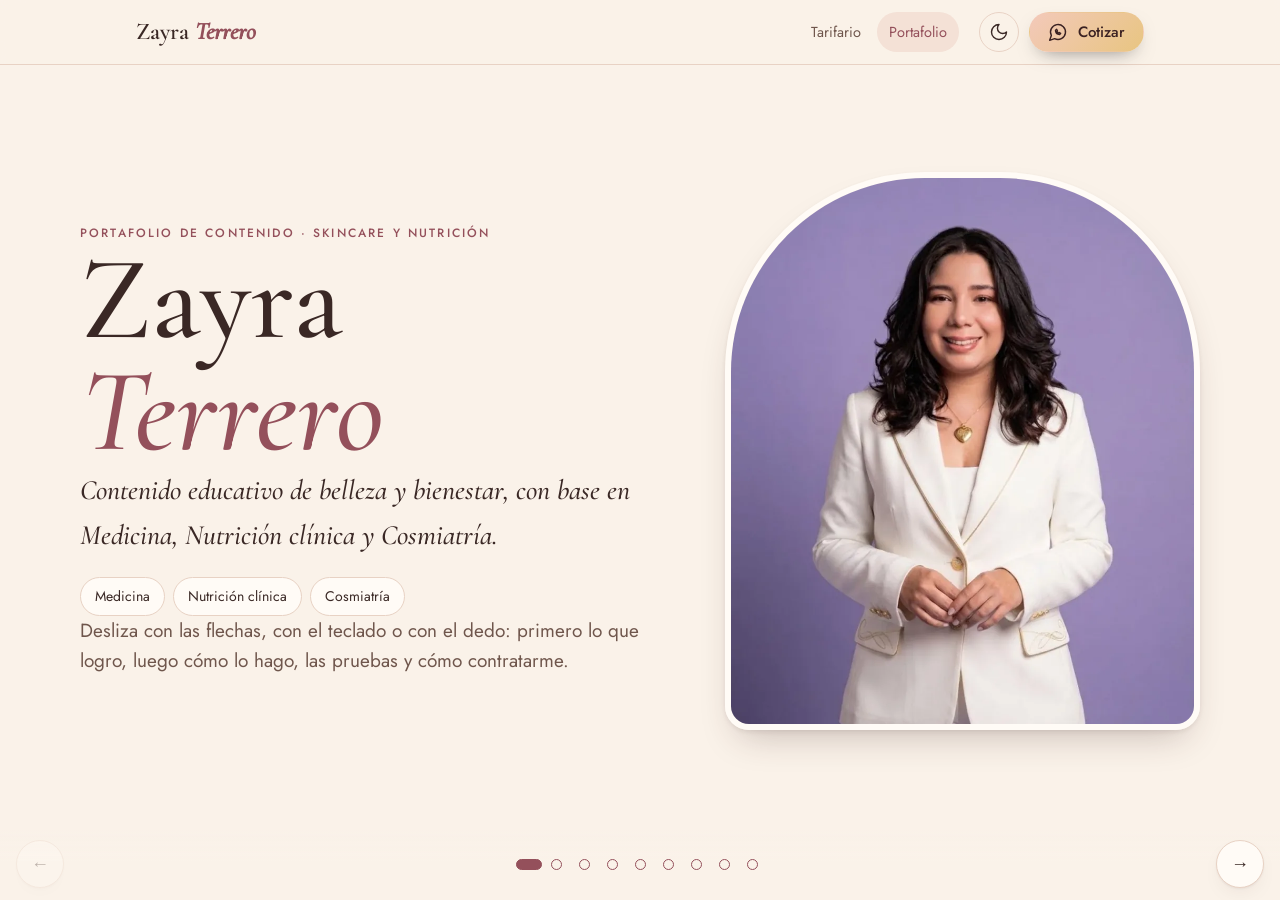
==== commit 6cb922df: "portafolio 2" ====
--- a/portafolio.html
+++ b/portafolio.html
@@ -1,9 +1,9 @@
 <!doctype html>
 <html lang="es"><head><meta charset="utf-8"><meta name="viewport" content="width=device-width,initial-scale=1,viewport-fit=cover">
 <title>Portafolio · Zayra Terrero</title>
-<meta name="description" content="Portafolio de Zayra Terrero: resultados en Instagram, audiencia y videos de skincare, nutrición y haircare con criterio clínico.">
+<meta name="description" content="Portafolio de Zayra Terrero: resultados en Instagram, audiencia y videos de skincare y nutrición con criterio clínico.">
 <meta name="theme-color" content="#3A2122">
-<meta property="og:type" content="website"><meta property="og:locale" content="es_DO"><meta property="og:site_name" content="Zayra Terrero"><meta property="og:title" content="Portafolio · Zayra Terrero"><meta property="og:description" content="Resultados reales, audiencia y videos de skincare, nutrición y haircare con criterio clínico.">
+<meta property="og:type" content="website"><meta property="og:locale" content="es_DO"><meta property="og:site_name" content="Zayra Terrero"><meta property="og:title" content="Portafolio · Zayra Terrero"><meta property="og:description" content="Resultados reales, audiencia y videos de skincare y nutrición con criterio clínico.">
 <meta property="og:url" content="https://zayravttavarez-cpu.github.io/tarifario-influencer/portafolio.html">
 <meta property="og:image" content="https://zayravttavarez-cpu.github.io/tarifario-influencer/img/og-zayra.jpg"><meta property="og:image:width" content="1200"><meta property="og:image:height" content="630">
 <meta name="twitter:card" content="summary_large_image">
@@ -36,7 +36,7 @@
 
 <section class="slide" data-name="inicio" aria-label="Inicio"><div class="wrap cover">
   <div>
-    <p class="kicker">Portafolio de contenido · Skincare, Nutrición y Haircare</p>
+    <p class="kicker">Portafolio de contenido · Skincare y Nutrición</p>
     <h1 class="name">Zayra <em>Terrero</em></h1>
     <p class="role">Contenido educativo de belleza y bienestar, con base en Medicina, Nutrición clínica y Cosmiatría.</p>
     <div class="chips"><span class="chip">Medicina</span><span class="chip">Nutrición clínica</span><span class="chip">Cosmiatría</span></div>
@@ -52,7 +52,7 @@
     <div class="metric"><div class="odo" data-v="365K"></div><p class="lab">visualizaciones de todo el contenido</p></div>
     <div class="metric"><div class="odo" data-v="323K"></div><p class="lab">de esas visualizaciones vienen de Reels</p></div>
     <div class="metric"><div class="odo" data-v="90.7%"></div><p class="lab">de las vistas son de personas que aún no me seguían</p></div>
-    <div class="metric"><div class="odo" data-stat="followers" data-v="7,378"></div><p class="lab">seguidores en Instagram</p></div>
+    <div class="metric"><div class="odo" data-stat="followers" data-v="7,388"></div><p class="lab">seguidores en Instagram</p></div>
     <div class="metric"><div class="odo" data-v="+3,047"></div><p class="lab">seguidores netos en 30 días</p></div>
     <div class="metric"><div class="odo" data-v="148,289"></div><p class="lab">espectadores únicos</p></div>
   </div>
@@ -73,10 +73,24 @@
   <p class="kicker">Cómo lo hago</p>
   <h2>Explico el <em>porqué</em> antes de recomendar</h2>
   <div class="method">
-    <div class="mstep"><h3>Educo con criterio clínico</h3><p>Hablo de ingredientes y de lo que hacen en la piel y el cabello: ácido salicílico, vitamina C, SPF, colágeno.</p></div>
-    <div class="mstep"><h3>Pruebo y muestro el producto</h3><p>Muestro los frascos, el proceso y el resultado final, con el tiempo real que toma.</p></div>
-    <div class="mstep"><h3>Soy honesta con cada caso</h3><p>No todo sirve para todas las personas. Digo para quién funciona y para quién no.</p><p class="quote">“Cada cabello es un mundo.”</p></div>
+    <div class="mstep"><h3>Educo con criterio clínico</h3><p>Hablo de ingredientes y de lo que hacen en la piel y el cuerpo: ácido salicílico, vitamina C, SPF, colágeno.</p></div>
+    <div class="mstep"><h3>Muestro el producto real</h3><p>Producto en mano, ingredientes y precio en tienda, para ayudar a decidir.</p></div>
+    <div class="mstep"><h3>Soy honesta con cada caso</h3><p>No todo sirve para todas las personas. Digo para quién funciona y para quién no.</p><p class="quote">Sin promesas médicas ni resultados garantizados.</p></div>
   </div>
+</div></section>
+
+<section class="slide" data-name="ofrezco" aria-label="Qué ofrezco"><div class="wrap">
+  <p class="kicker">Qué ofrezco</p>
+  <h2>Formas de <em>colaborar</em></h2>
+  <div class="method">
+    <div class="mstep"><h3>Reels educativos</h3><p>Guion claro y subtítulos.</p></div>
+    <div class="mstep"><h3>Series con formato</h3><p>Crean hábito en la audiencia.</p></div>
+    <div class="mstep"><h3>Reseñas honestas</h3><p>Ingredientes y modo de uso.</p></div>
+    <div class="mstep"><h3>Historias</h3><p>Enlaces y llamados a la acción.</p></div>
+    <div class="mstep"><h3>Lanzamientos</h3><p>Productos nuevos y kits.</p></div>
+    <div class="mstep"><h3>Contenido para marca</h3><p>Videos que puedes reutilizar.</p></div>
+  </div>
+  <p class="note">Indico cuando una publicación es colaboración. Entregables, formato y tarifas se ajustan a cada campaña: <a href="index.html#tarifas">ver tarifas</a>.</p>
 </div></section>
 
 <section class="slide" data-name="skincare" aria-label="Pruebas: Skincare"><div class="wrap">
@@ -91,11 +105,6 @@
   <div class="niche" id="f-nutricion"></div>
 </div></section>
 
-<section class="slide" data-name="haircare" aria-label="Pruebas: Haircare"><div class="wrap">
-  <p class="kicker">Pruebas · Haircare</p>
-  <h2>Cabello sano, <em>paso a paso</em></h2>
-  <div class="niche" id="f-haircare"></div>
-</div></section>
 
 <section class="slide" data-name="capturas" aria-label="Pruebas: capturas"><div class="wrap">
   <p class="kicker">Pruebas · Capturas reales</p>
